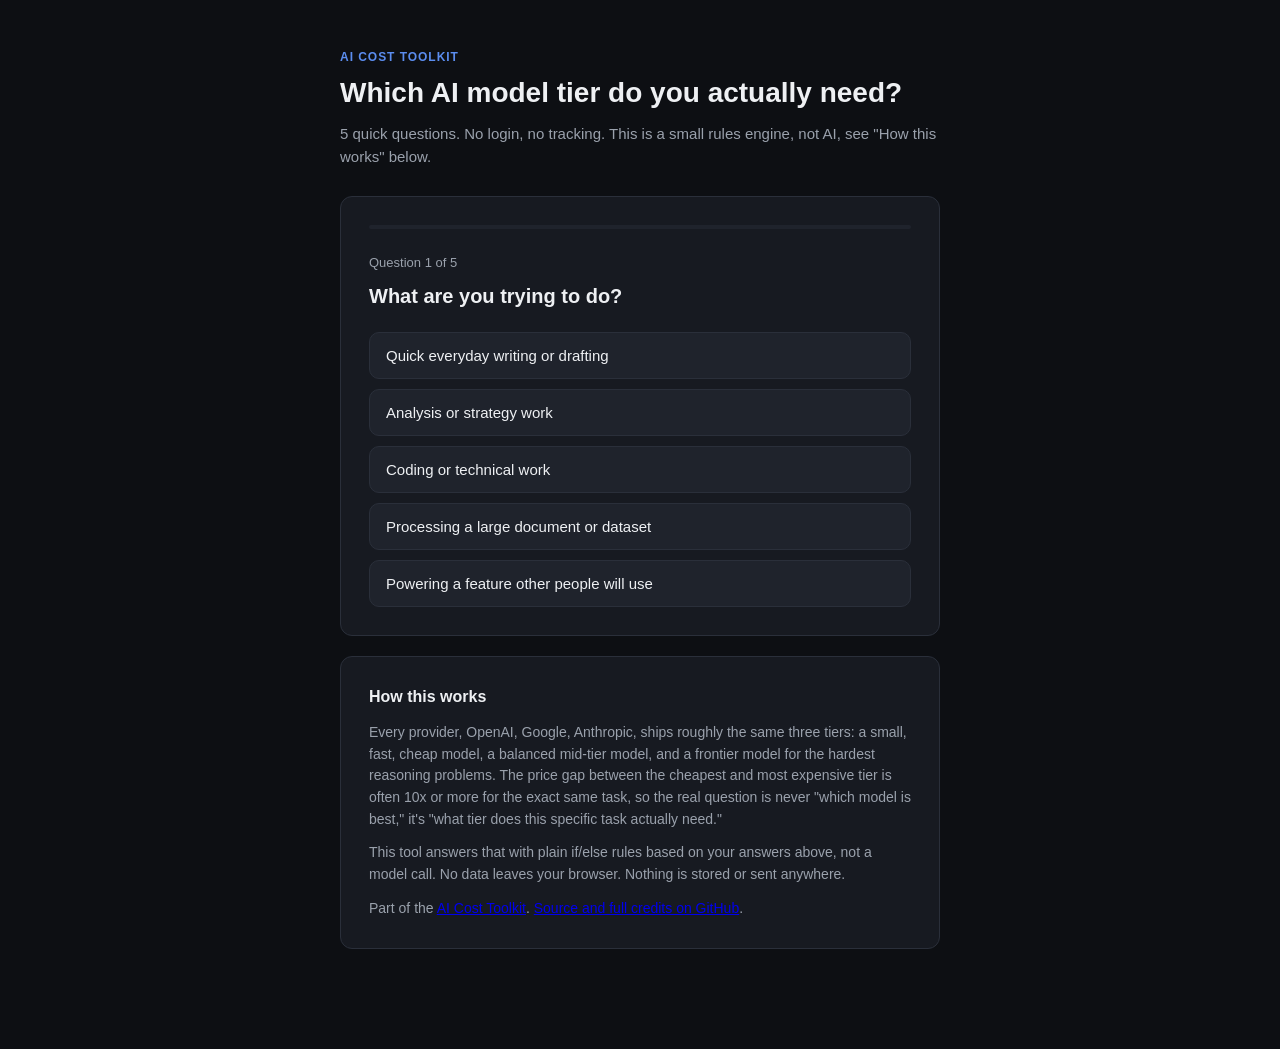
==== model-tier-picker/index.html @ dbe895bb "Add landing page, fix LICENSE name, link tools to the live repo" ====
<!DOCTYPE html>
<html lang="en">
<head>
<meta charset="UTF-8">
<meta name="viewport" content="width=device-width, initial-scale=1.0">
<title>Which AI model tier do I actually need?</title>
<meta name="description" content="A free 5-question tool that recommends which AI model tier, cheap, balanced, or frontier, fits your task. No login, no tracking, not AI under the hood.">
<link rel="stylesheet" href="style.css">
</head>
<body>
  <main class="wrap">
    <header class="header">
      <p class="eyebrow">AI Cost Toolkit</p>
      <h1>Which AI model tier do you actually need?</h1>
      <p class="sub">5 quick questions. No login, no tracking. This is a small rules engine, not AI, see "How this works" below.</p>
    </header>

    <section id="quiz" class="card">
      <div class="progress" aria-hidden="true">
        <div class="progress-bar" id="progressBar"></div>
      </div>
      <div id="questions"></div>
    </section>

    <section id="result" class="card result hidden">
      <p class="eyebrow" id="resultTier"></p>
      <h2 id="resultHeadline"></h2>
      <p id="resultWhy"></p>
      <p class="example"><strong>Example task at this tier:</strong> <span id="resultExample"></span></p>
      <p class="note" id="resultLatency"></p>
      <p class="note" id="resultCompliance"></p>
      <button id="restartBtn" class="btn-secondary" type="button">Start over</button>
    </section>

    <section class="card how">
      <h3>How this works</h3>
      <p>Every provider, OpenAI, Google, Anthropic, ships roughly the same three tiers: a small, fast, cheap model, a balanced mid-tier model, and a frontier model for the hardest reasoning problems. The price gap between the cheapest and most expensive tier is often 10x or more for the exact same task, so the real question is never "which model is best," it's "what tier does this specific task actually need."</p>
      <p>This tool answers that with plain if/else rules based on your answers above, not a model call. No data leaves your browser. Nothing is stored or sent anywhere.</p>
      <p class="credit">Part of the <a href="../">AI Cost Toolkit</a>. <a href="https://github.com/Lukasz-baldyga-ai/ai-cost-toolkit">Source and full credits on GitHub</a>.</p>
    </section>
  </main>

  <script src="script.js"></script>
</body>
</html>
---- model-tier-picker/style.css ----
:root {
  --bg: #0d0f13;
  --surface: #171a21;
  --surface-2: #1f232c;
  --text: #eef0f3;
  --text-muted: #9aa1ac;
  --accent: #5b8def;
  --border: #2a2f3a;
  --radius: 12px;
}

* { box-sizing: border-box; }

body {
  margin: 0;
  background: var(--bg);
  color: var(--text);
  font-family: -apple-system, BlinkMacSystemFont, "Segoe UI", Roboto, Helvetica, Arial, sans-serif;
  line-height: 1.55;
}

.wrap {
  max-width: 640px;
  margin: 0 auto;
  padding: 48px 20px 80px;
}

.header { margin-bottom: 28px; }

.eyebrow {
  text-transform: uppercase;
  letter-spacing: 0.08em;
  font-size: 12px;
  font-weight: 600;
  color: var(--accent);
  margin: 0 0 8px;
}

h1 {
  font-size: 28px;
  line-height: 1.25;
  margin: 0 0 12px;
}

.sub {
  color: var(--text-muted);
  font-size: 15px;
  margin: 0;
}

.card {
  background: var(--surface);
  border: 1px solid var(--border);
  border-radius: var(--radius);
  padding: 28px;
  margin-bottom: 20px;
}

.progress {
  height: 4px;
  background: var(--surface-2);
  border-radius: 999px;
  overflow: hidden;
  margin-bottom: 24px;
}

.progress-bar {
  height: 100%;
  background: var(--accent);
  width: 0%;
  transition: width 0.25s ease;
}

.step-count {
  color: var(--text-muted);
  font-size: 13px;
  margin: 0 0 8px;
}

#questions h2 {
  font-size: 20px;
  margin: 0 0 20px;
}

.options {
  display: flex;
  flex-direction: column;
  gap: 10px;
}

.option {
  text-align: left;
  background: var(--surface-2);
  color: var(--text);
  border: 1px solid var(--border);
  border-radius: 10px;
  padding: 14px 16px;
  font-size: 15px;
  cursor: pointer;
  transition: border-color 0.15s ease, background 0.15s ease;
}

.option:hover,
.option:focus-visible {
  border-color: var(--accent);
  background: #232838;
  outline: none;
}

.result .eyebrow { margin-bottom: 4px; }

.result h2 {
  font-size: 24px;
  margin: 0 0 14px;
}

.result p { margin: 0 0 14px; }

.result .example {
  background: var(--surface-2);
  border-radius: 10px;
  padding: 14px 16px;
  font-size: 14px;
}

.note {
  color: var(--text-muted);
  font-size: 13px;
}

.note:empty { display: none; }

.btn-secondary {
  display: inline-block;
  margin-top: 8px;
  background: transparent;
  color: var(--accent);
  border: 1px solid var(--border);
  border-radius: 10px;
  padding: 10px 18px;
  font-size: 14px;
  text-decoration: none;
  cursor: pointer;
}

.btn-secondary:hover { border-color: var(--accent); }

.how h3 {
  margin: 0 0 12px;
  font-size: 16px;
}

.how p {
  color: var(--text-muted);
  font-size: 14px;
  margin: 0 0 12px;
}

.how p:last-child { margin-bottom: 0; }

.credit { font-size: 13px; }

.hidden { display: none !important; }

@media (max-width: 480px) {
  .wrap { padding: 32px 16px 60px; }
  h1 { font-size: 24px; }
}
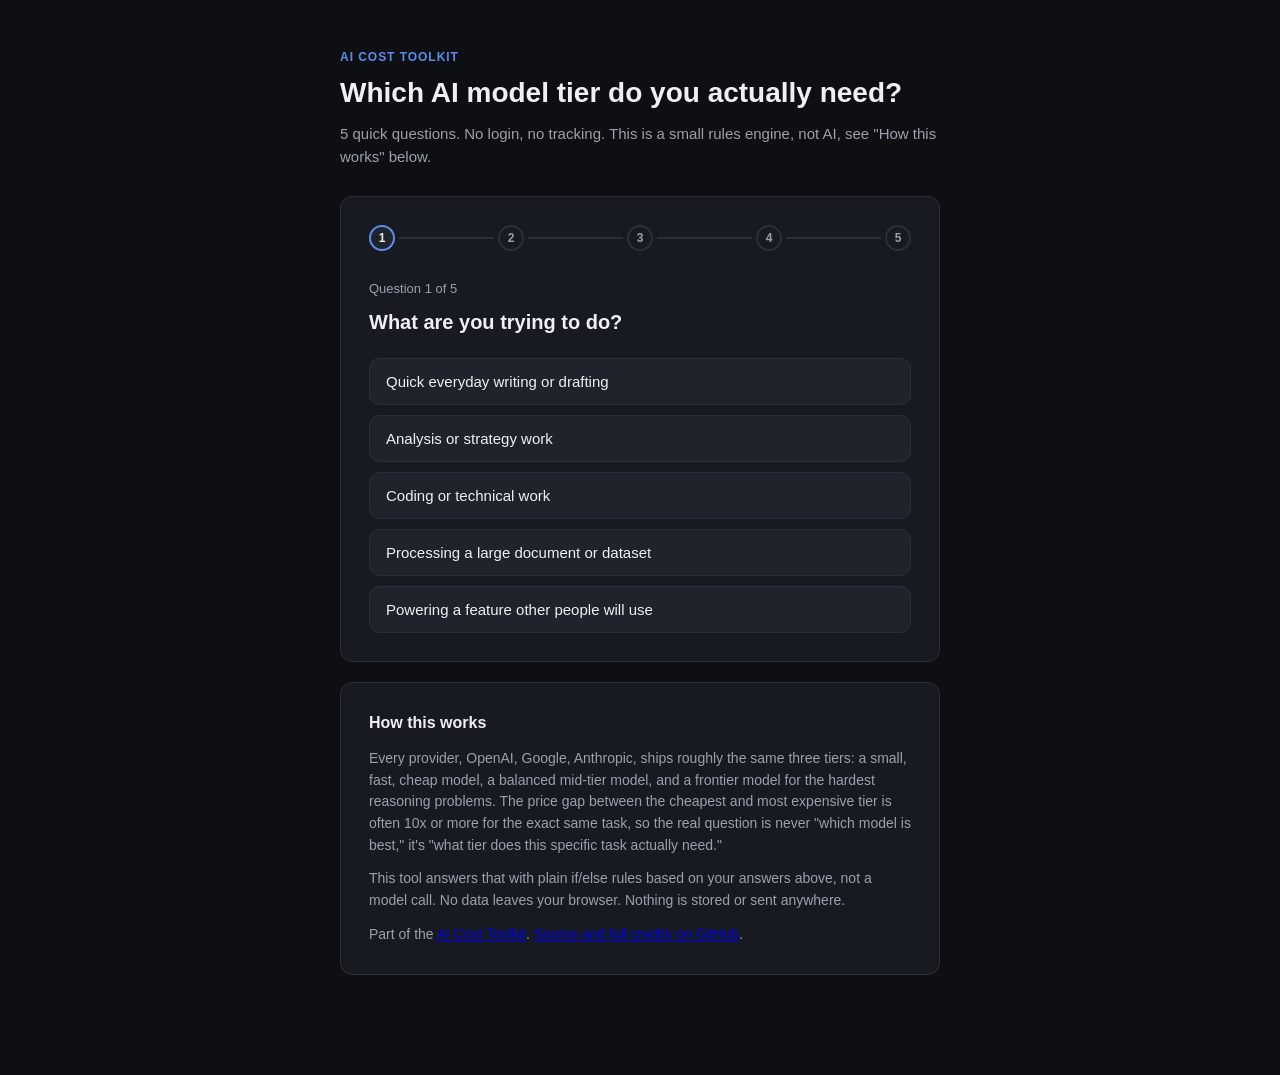
==== commit be2935e7: "Replace thin progress bar with a 5-step timeline Swapped the plain percentage bar for a horizontal s" ====
--- a/model-tier-picker/index.html
+++ b/model-tier-picker/index.html
@@ -5,7 +5,9 @@
 <meta name="viewport" content="width=device-width, initial-scale=1.0">
 <title>Which AI model tier do I actually need?</title>
 <meta name="description" content="A free 5-question tool that recommends which AI model tier, cheap, balanced, or frontier, fits your task. No login, no tracking, not AI under the hood.">
-<link rel="stylesheet" href="style.css">
+<!-- Bump ?v=N on this and the script tag below whenever style.css or script.js
+     change, browsers cache these aggressively and won't refetch otherwise. -->
+<link rel="stylesheet" href="style.css?v=6">
 </head>
 <body>
   <main class="wrap">
@@ -16,9 +18,7 @@
     </header>
 
     <section id="quiz" class="card">
-      <div class="progress" aria-hidden="true">
-        <div class="progress-bar" id="progressBar"></div>
-      </div>
+      <div class="step-timeline" id="stepTimeline" aria-hidden="true"></div>
       <div id="questions"></div>
     </section>
 
@@ -27,6 +27,7 @@
       <h2 id="resultHeadline"></h2>
       <p id="resultWhy"></p>
       <p class="example"><strong>Example task at this tier:</strong> <span id="resultExample"></span></p>
+      <div class="models" id="resultModels"></div>
       <p class="note" id="resultLatency"></p>
       <p class="note" id="resultCompliance"></p>
       <button id="restartBtn" class="btn-secondary" type="button">Start over</button>
@@ -40,6 +41,6 @@
     </section>
   </main>
 
-  <script src="script.js"></script>
+  <script src="script.js?v=6"></script>
 </body>
 </html>
--- a/model-tier-picker/style.css
+++ b/model-tier-picker/style.css
@@ -56,19 +56,50 @@
   margin-bottom: 20px;
 }
 
-.progress {
-  height: 4px;
-  background: var(--surface-2);
-  border-radius: 999px;
-  overflow: hidden;
-  margin-bottom: 24px;
-}
-
-.progress-bar {
-  height: 100%;
+.step-timeline {
+  display: flex;
+  align-items: center;
+  margin-bottom: 28px;
+}
+
+.step-node {
+  flex-shrink: 0;
+  width: 26px;
+  height: 26px;
+  border-radius: 50%;
+  display: flex;
+  align-items: center;
+  justify-content: center;
+  font-size: 12px;
+  font-weight: 600;
+  border: 2px solid var(--border);
+  color: var(--text-muted);
+  background: var(--surface);
+  transition: border-color 0.2s ease, background 0.2s ease, color 0.2s ease;
+}
+
+.step-node.current {
+  border-color: var(--accent);
+  color: var(--text);
+  background: var(--surface-2);
+}
+
+.step-node.done {
+  border-color: var(--accent);
   background: var(--accent);
-  width: 0%;
-  transition: width 0.25s ease;
+  color: #ffffff;
+}
+
+.step-line {
+  flex: 1;
+  height: 2px;
+  background: var(--border);
+  margin: 0 4px;
+  transition: background 0.2s ease;
+}
+
+.step-line.done {
+  background: var(--accent);
 }
 
 .step-count {
@@ -123,6 +154,83 @@
   font-size: 14px;
 }
 
+.models {
+  border: 1px solid var(--border);
+  border-radius: 10px;
+  padding: 14px 16px;
+  margin: 0 0 14px;
+}
+
+.models-label {
+  margin: 0 0 8px;
+  font-size: 12px;
+  text-transform: uppercase;
+  letter-spacing: 0.06em;
+  color: var(--text-muted);
+}
+
+.models-grid {
+  display: grid;
+  grid-template-columns: repeat(3, 1fr);
+  gap: 10px;
+  margin: 0 0 10px;
+}
+
+.provider-card {
+  background: var(--surface-2);
+  border: 1px solid var(--border);
+  border-top: 3px solid var(--border);
+  border-radius: 8px;
+  padding: 12px;
+}
+
+.provider-name {
+  margin: 0 0 4px;
+  font-size: 11px;
+  text-transform: uppercase;
+  letter-spacing: 0.06em;
+  color: var(--text-muted);
+}
+
+.provider-model {
+  margin: 0 0 6px;
+  font-size: 14px;
+  font-weight: 600;
+  color: var(--text);
+  line-height: 1.3;
+}
+
+.provider-note {
+  margin: 0 0 8px;
+  font-size: 12px;
+  color: var(--text-muted);
+  font-style: italic;
+  line-height: 1.4;
+}
+
+.provider-link {
+  display: inline-block;
+  font-size: 12px;
+  color: var(--accent);
+  text-decoration: none;
+}
+
+.provider-link:hover {
+  text-decoration: underline;
+}
+
+@media (max-width: 560px) {
+  .models-grid {
+    grid-template-columns: 1fr;
+  }
+}
+
+.models-caveat {
+  margin: 0;
+  font-size: 12px;
+  color: var(--text-muted);
+}
+
 .note {
   color: var(--text-muted);
   font-size: 13px;
